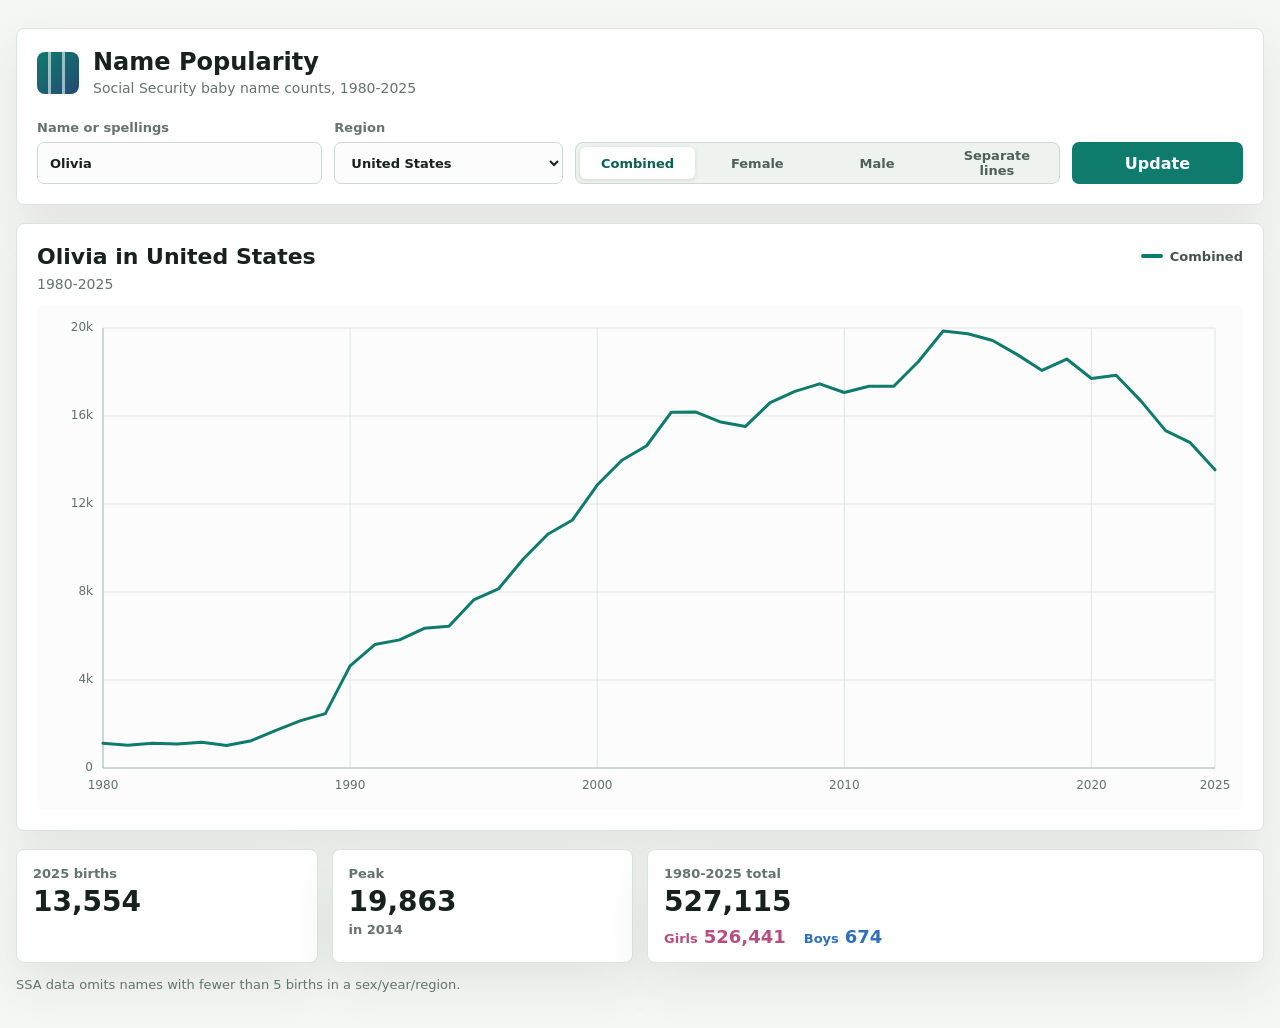
==== static/index.html @ 9d61680e "Initial static name popularity visualizer" ====
<!doctype html>
<html lang="en">
  <head>
    <meta charset="utf-8">
    <meta name="viewport" content="width=device-width, initial-scale=1">
    <title>SSA Name Popularity</title>
    <link rel="stylesheet" href="styles.css">
  </head>
  <body>
    <main class="app-shell">
      <section class="toolbar" aria-label="Filters">
        <div class="brand">
          <span class="brand-mark" aria-hidden="true"></span>
          <div>
            <h1>Name Popularity</h1>
            <p>Social Security baby name counts, 1980-2025</p>
          </div>
        </div>

        <form id="filters" class="filters">
          <label class="field">
            <span>Name or spellings</span>
            <input id="nameInput" name="name" type="text" value="Olivia" autocomplete="off" required>
          </label>

          <label class="field">
            <span>Region</span>
            <select id="regionSelect" name="region">
              <option value="national">United States</option>
              <option value="state">State</option>
            </select>
          </label>

          <label class="field state-field" id="stateField">
            <span>State</span>
            <select id="stateSelect" name="state"></select>
          </label>

          <fieldset class="mode-control">
            <legend>Gender</legend>
            <label>
              <input type="radio" name="mode" value="combined" checked>
              <span>Combined</span>
            </label>
            <label>
              <input type="radio" name="mode" value="female">
              <span>Female</span>
            </label>
            <label>
              <input type="radio" name="mode" value="male">
              <span>Male</span>
            </label>
            <label>
              <input type="radio" name="mode" value="split">
              <span>Separate lines</span>
            </label>
          </fieldset>

          <button class="run-button" type="submit">Update</button>
        </form>
      </section>

      <section class="chart-panel" aria-label="Popularity chart">
        <div class="chart-header">
          <div>
            <h2 id="chartTitle">Loading...</h2>
            <p id="chartSubtitle"></p>
          </div>
          <div class="legend" id="legend"></div>
        </div>
        <div class="canvas-wrap">
          <canvas id="chart" width="1200" height="560" aria-label="Name popularity chart" role="img"></canvas>
          <div class="tooltip" id="tooltip" hidden></div>
        </div>
      </section>

      <section class="summary-grid" aria-label="Summary">
        <article>
          <span>2025 births</span>
          <strong id="latestCount">-</strong>
        </article>
        <article>
          <span>Peak</span>
          <strong id="peakCount">-</strong>
          <em id="peakYear">-</em>
        </article>
        <article class="total-card">
          <span>1980-2025 total</span>
          <strong id="totalCount">-</strong>
          <div class="gender-totals" aria-label="Gender totals">
            <span class="female-total">Girls <b id="femaleTotal">-</b></span>
            <span class="male-total">Boys <b id="maleTotal">-</b></span>
          </div>
        </article>
      </section>

      <p class="source-note" id="sourceNote"></p>
    </main>

    <script src="app.js"></script>
  </body>
</html>
---- static/styles.css ----
:root {
  color-scheme: light;
  --bg: #f5f7f4;
  --ink: #17211e;
  --muted: #65736f;
  --panel: #ffffff;
  --line: #dce4df;
  --accent: #0f7b6c;
  --accent-strong: #0b5f54;
  --female: #b84d80;
  --male: #2f6fbb;
  --combined: #0f7b6c;
  --shadow: 0 20px 50px rgba(25, 42, 36, 0.09);
}

* {
  box-sizing: border-box;
}

body {
  margin: 0;
  min-width: 320px;
  background: var(--bg);
  color: var(--ink);
  font-family: Inter, ui-sans-serif, system-ui, -apple-system, BlinkMacSystemFont, "Segoe UI", sans-serif;
}

.app-shell {
  width: min(1380px, calc(100% - 32px));
  margin: 0 auto;
  padding: 28px 0 36px;
}

.toolbar,
.chart-panel,
.summary-grid article {
  background: var(--panel);
  border: 1px solid var(--line);
  box-shadow: var(--shadow);
}

.toolbar {
  display: grid;
  grid-template-columns: 1fr;
  gap: 24px;
  align-items: start;
  padding: 20px;
  border-radius: 8px;
}

.brand {
  display: flex;
  gap: 14px;
  align-items: center;
}

.brand-mark {
  width: 42px;
  height: 42px;
  flex: 0 0 auto;
  border-radius: 8px;
  background:
    linear-gradient(90deg, transparent 11px, rgba(255, 255, 255, 0.58) 11px 14px, transparent 14px 25px, rgba(255, 255, 255, 0.58) 25px 28px, transparent 28px),
    linear-gradient(135deg, #0f7b6c, #244a75);
}

h1,
h2,
p {
  margin: 0;
}

h1 {
  font-size: 24px;
  line-height: 1.1;
}

.brand p,
.chart-header p,
.source-note {
  color: var(--muted);
}

.brand p {
  margin-top: 5px;
  font-size: 14px;
}

.filters {
  display: grid;
  grid-template-columns: minmax(180px, 1fr) minmax(150px, 0.8fr) minmax(420px, 1.7fr) minmax(130px, 0.6fr);
  gap: 12px;
  align-items: end;
}

.filters.is-state {
  grid-template-columns: minmax(180px, 1fr) minmax(150px, 0.75fr) minmax(150px, 0.75fr) minmax(420px, 1.7fr) minmax(130px, 0.6fr);
}

.field {
  display: grid;
  gap: 7px;
  color: var(--muted);
  font-size: 13px;
  font-weight: 700;
}

input,
select,
button {
  height: 42px;
  border-radius: 7px;
  font: inherit;
}

input,
select {
  width: 100%;
  border: 1px solid #cfd9d4;
  background: #fbfcfb;
  color: var(--ink);
  padding: 0 12px;
}

input:focus,
select:focus,
button:focus-visible {
  outline: 3px solid rgba(15, 123, 108, 0.24);
  outline-offset: 2px;
}

.state-field[hidden] {
  display: none;
}

.mode-control {
  display: grid;
  grid-template-columns: repeat(4, minmax(0, 1fr));
  gap: 4px;
  margin: 0;
  padding: 4px;
  min-width: 0;
  border: 1px solid #cfd9d4;
  border-radius: 8px;
  background: #eef3f0;
}

.mode-control legend {
  position: absolute;
  width: 1px;
  height: 1px;
  overflow: hidden;
  clip: rect(0 0 0 0);
}

.mode-control label {
  position: relative;
  min-width: 0;
}

.mode-control input {
  position: absolute;
  inset: 0;
  opacity: 0;
}

.mode-control span {
  display: grid;
  place-items: center;
  min-height: 32px;
  padding: 0 8px;
  border-radius: 6px;
  color: #4f5f5a;
  font-size: 13px;
  font-weight: 800;
  text-align: center;
}

.mode-control input:checked + span {
  background: #ffffff;
  color: var(--accent-strong);
  box-shadow: 0 1px 4px rgba(23, 33, 30, 0.13);
}

.run-button {
  border: 0;
  background: var(--accent);
  color: #ffffff;
  padding: 0 18px;
  font-weight: 800;
  cursor: pointer;
}

.run-button:hover {
  background: var(--accent-strong);
}

.chart-panel {
  margin-top: 18px;
  padding: 20px;
  border-radius: 8px;
}

.chart-header {
  display: flex;
  gap: 16px;
  justify-content: space-between;
  align-items: start;
  margin-bottom: 14px;
}

h2 {
  font-size: 22px;
  line-height: 1.2;
}

.chart-header p {
  margin-top: 5px;
  font-size: 14px;
}

.legend {
  display: flex;
  flex-wrap: wrap;
  justify-content: flex-end;
  gap: 8px 14px;
  min-height: 24px;
  font-size: 13px;
  font-weight: 800;
  color: #44524d;
}

.legend-item {
  display: inline-flex;
  gap: 7px;
  align-items: center;
}

.legend-swatch {
  width: 22px;
  height: 4px;
  border-radius: 999px;
}

.canvas-wrap {
  position: relative;
  height: clamp(360px, 56vh, 610px);
  min-height: 0;
}

canvas {
  display: block;
  width: 100%;
  height: 100%;
  border-radius: 6px;
  background: #fbfcfb;
}

.tooltip {
  position: absolute;
  min-width: 150px;
  padding: 9px 10px;
  border-radius: 7px;
  background: rgba(23, 33, 30, 0.93);
  color: #ffffff;
  font-size: 12px;
  line-height: 1.45;
  pointer-events: none;
  transform: translate(-50%, calc(-100% - 12px));
  white-space: nowrap;
}

.summary-grid {
  display: grid;
  grid-template-columns: repeat(4, minmax(0, 1fr));
  gap: 14px;
  margin-top: 18px;
}

.summary-grid article {
  min-width: 0;
  padding: 16px;
  border-radius: 8px;
}

.summary-grid span {
  display: block;
  color: var(--muted);
  font-size: 13px;
  font-weight: 800;
}

.summary-grid strong {
  display: block;
  margin-top: 7px;
  font-size: 28px;
  line-height: 1;
}

.summary-grid em {
  display: block;
  margin-top: 6px;
  color: var(--muted);
  font-size: 13px;
  font-style: normal;
  font-weight: 800;
}

.total-card {
  grid-column: span 2;
}

.gender-totals {
  display: flex;
  flex-wrap: wrap;
  gap: 8px 18px;
  margin-top: 12px;
}

.gender-totals span {
  display: inline-flex;
  gap: 6px;
  align-items: baseline;
  font-size: 13px;
}

.gender-totals b {
  font-size: 18px;
  line-height: 1;
}

.summary-grid .female-total,
.summary-grid .female-total b {
  color: var(--female);
}

.summary-grid .male-total,
.summary-grid .male-total b {
  color: var(--male);
}

.source-note {
  margin-top: 14px;
  font-size: 13px;
}

@media (max-width: 1120px) {
  .filters,
  .filters.is-state {
    grid-template-columns: repeat(2, minmax(0, 1fr));
  }

  .mode-control,
  .run-button {
    grid-column: span 2;
  }
}

@media (max-width: 720px) {
  .app-shell {
    width: min(100% - 20px, 1380px);
    padding-top: 12px;
  }

  .toolbar,
  .chart-panel {
    padding: 14px;
  }

  .filters,
  .summary-grid {
    grid-template-columns: 1fr;
  }

  .total-card {
    grid-column: auto;
  }

  .mode-control,
  .run-button {
    grid-column: auto;
  }

  .mode-control {
    grid-template-columns: repeat(2, minmax(0, 1fr));
  }

  .chart-header {
    display: grid;
  }

  .legend {
    justify-content: flex-start;
  }

  .canvas-wrap {
    height: 420px;
  }
}
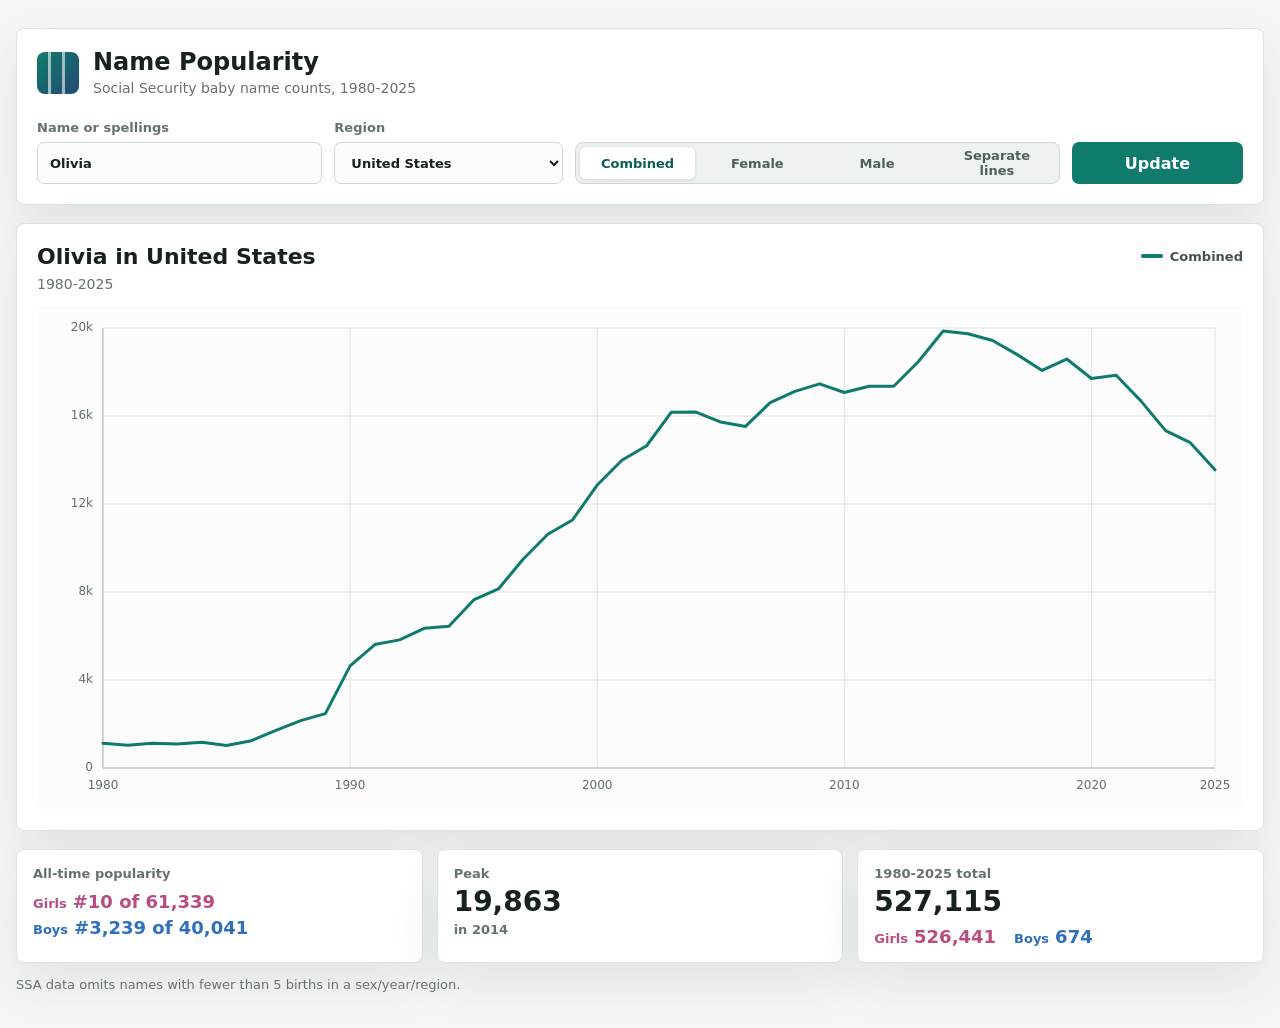
==== commit f14c2062: "Update summary popularity card" ====
--- a/static/index.html
+++ b/static/index.html
@@ -75,9 +75,13 @@
       </section>
 
       <section class="summary-grid" aria-label="Summary">
-        <article>
-          <span>2025 births</span>
-          <strong id="latestCount">-</strong>
+        <article id="popularityCard">
+          <span>All-time popularity</span>
+          <div class="popularity-lines" id="popularityDetails" aria-label="All-time popularity by gender">
+            <span class="female-total">Girls <b id="femalePopularity">-</b></span>
+            <span class="male-total">Boys <b id="malePopularity">-</b></span>
+          </div>
+          <em class="not-applicable" id="popularityNotApplicable" hidden>Not applicable for multiple names</em>
         </article>
         <article>
           <span>Peak</span>
--- a/static/styles.css
+++ b/static/styles.css
@@ -272,7 +272,7 @@
 
 .summary-grid {
   display: grid;
-  grid-template-columns: repeat(4, minmax(0, 1fr));
+  grid-template-columns: repeat(3, minmax(0, 1fr));
   gap: 14px;
   margin-top: 18px;
 }
@@ -306,25 +306,34 @@
   font-weight: 800;
 }
 
-.total-card {
-  grid-column: span 2;
-}
-
-.gender-totals {
+.summary-grid .not-applicable {
+  margin-top: 14px;
+  font-size: 18px;
+  line-height: 1.2;
+}
+
+.summary-grid [hidden] {
+  display: none;
+}
+
+.gender-totals,
+.popularity-lines {
   display: flex;
   flex-wrap: wrap;
   gap: 8px 18px;
   margin-top: 12px;
 }
 
-.gender-totals span {
+.gender-totals span,
+.popularity-lines span {
   display: inline-flex;
   gap: 6px;
   align-items: baseline;
   font-size: 13px;
 }
 
-.gender-totals b {
+.gender-totals b,
+.popularity-lines b {
   font-size: 18px;
   line-height: 1;
 }
@@ -372,10 +381,6 @@
     grid-template-columns: 1fr;
   }
 
-  .total-card {
-    grid-column: auto;
-  }
-
   .mode-control,
   .run-button {
     grid-column: auto;
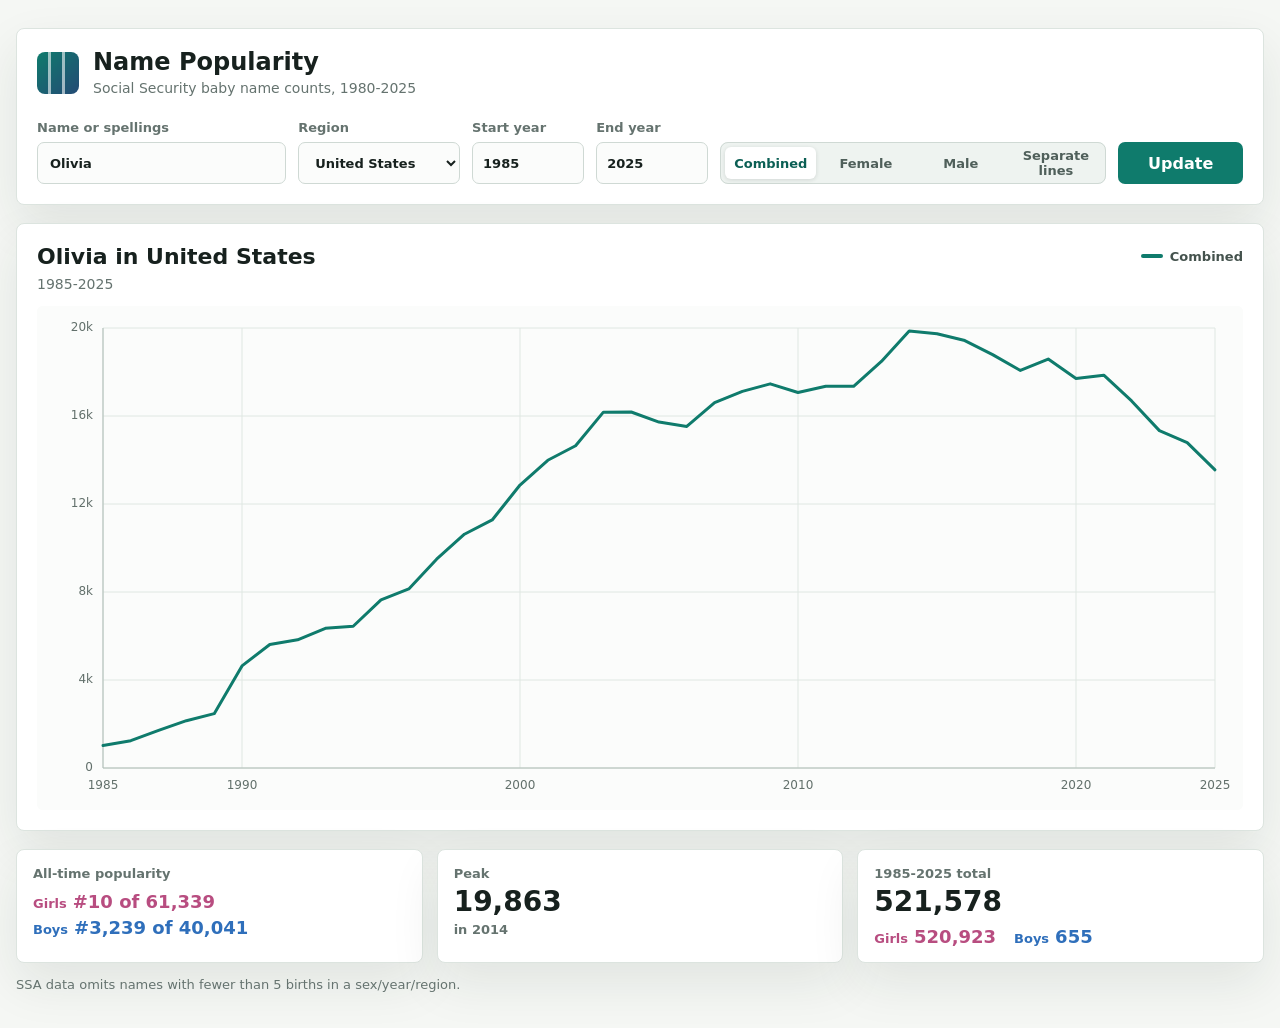
==== commit 46053c08: "Add selectable graph year range" ====
--- a/static/index.html
+++ b/static/index.html
@@ -34,6 +34,16 @@
           <label class="field state-field" id="stateField">
             <span>State</span>
             <select id="stateSelect" name="state"></select>
+          </label>
+
+          <label class="field compact-field">
+            <span>Start year</span>
+            <input id="startYearInput" name="startYear" type="number" min="1980" max="2025" value="1985" required>
+          </label>
+
+          <label class="field compact-field">
+            <span>End year</span>
+            <input id="endYearInput" name="endYear" type="number" min="1980" max="2025" value="2025" required>
           </label>
 
           <fieldset class="mode-control">
@@ -89,7 +99,7 @@
           <em id="peakYear">-</em>
         </article>
         <article class="total-card">
-          <span>1980-2025 total</span>
+          <span id="totalLabel">1985-2025 total</span>
           <strong id="totalCount">-</strong>
           <div class="gender-totals" aria-label="Gender totals">
             <span class="female-total">Girls <b id="femaleTotal">-</b></span>
--- a/static/styles.css
+++ b/static/styles.css
@@ -88,13 +88,13 @@
 
 .filters {
   display: grid;
-  grid-template-columns: minmax(180px, 1fr) minmax(150px, 0.8fr) minmax(420px, 1.7fr) minmax(130px, 0.6fr);
+  grid-template-columns: minmax(180px, 1fr) minmax(140px, 0.65fr) repeat(2, minmax(100px, 0.45fr)) minmax(380px, 1.55fr) minmax(120px, 0.5fr);
   gap: 12px;
   align-items: end;
 }
 
 .filters.is-state {
-  grid-template-columns: minmax(180px, 1fr) minmax(150px, 0.75fr) minmax(150px, 0.75fr) minmax(420px, 1.7fr) minmax(130px, 0.6fr);
+  grid-template-columns: minmax(180px, 1fr) minmax(130px, 0.6fr) minmax(150px, 0.7fr) repeat(2, minmax(100px, 0.45fr)) minmax(360px, 1.5fr) minmax(120px, 0.5fr);
 }
 
 .field {
@@ -103,6 +103,10 @@
   color: var(--muted);
   font-size: 13px;
   font-weight: 700;
+}
+
+.compact-field input {
+  padding: 0 10px;
 }
 
 input,
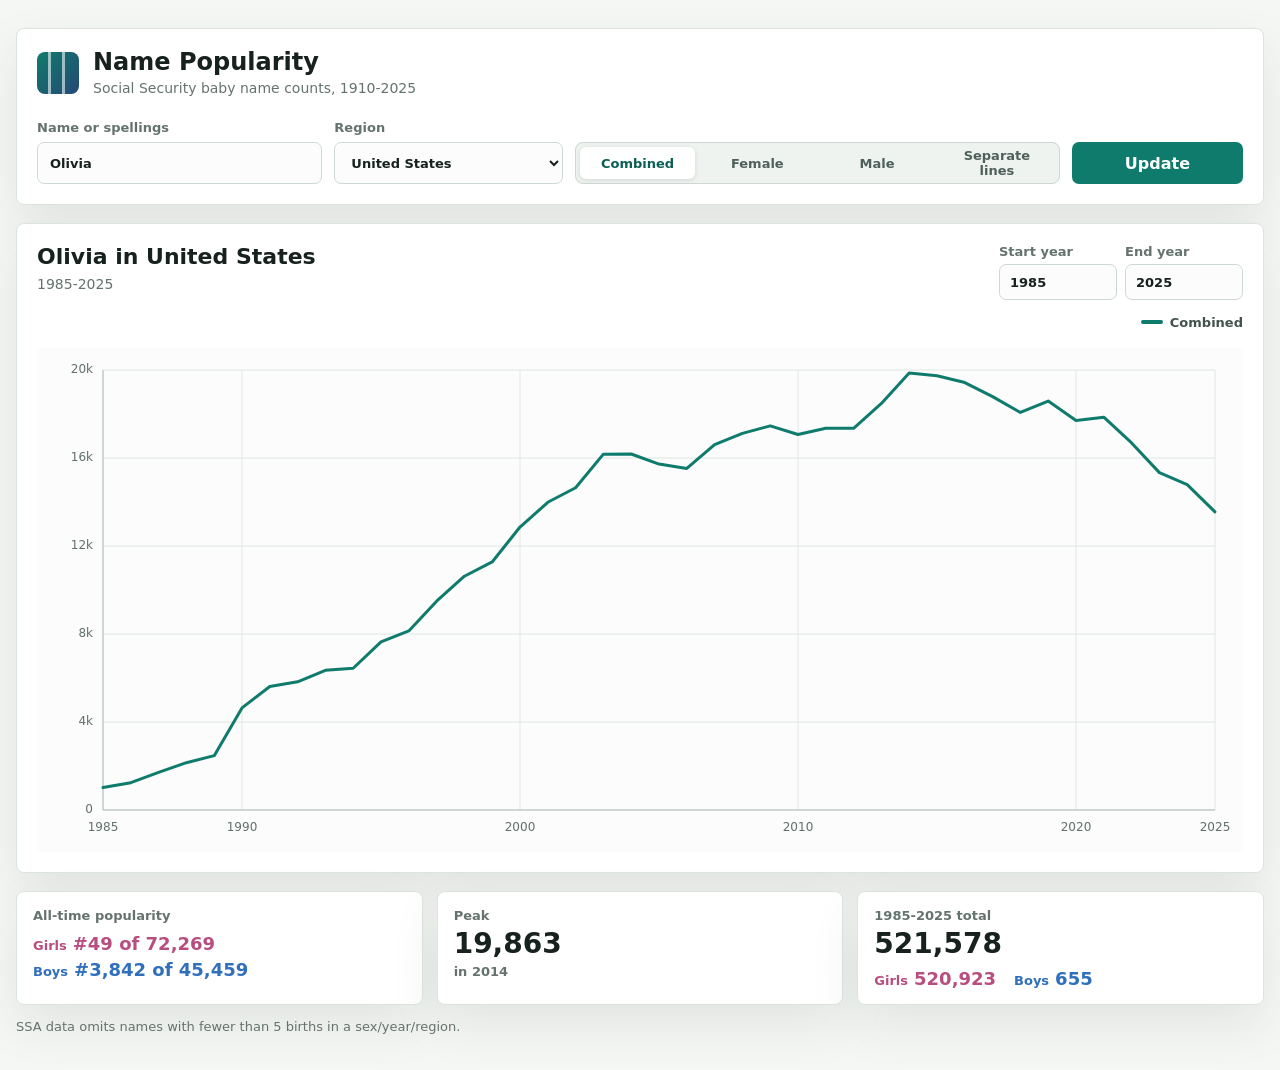
==== commit 40d148d6: "Move year range controls to chart" ====
--- a/static/index.html
+++ b/static/index.html
@@ -13,7 +13,7 @@
           <span class="brand-mark" aria-hidden="true"></span>
           <div>
             <h1>Name Popularity</h1>
-            <p>Social Security baby name counts, 1980-2025</p>
+            <p>Social Security baby name counts, 1910-2025</p>
           </div>
         </div>
 
@@ -34,16 +34,6 @@
           <label class="field state-field" id="stateField">
             <span>State</span>
             <select id="stateSelect" name="state"></select>
-          </label>
-
-          <label class="field compact-field">
-            <span>Start year</span>
-            <input id="startYearInput" name="startYear" type="number" min="1980" max="2025" value="1985" required>
-          </label>
-
-          <label class="field compact-field">
-            <span>End year</span>
-            <input id="endYearInput" name="endYear" type="number" min="1980" max="2025" value="2025" required>
           </label>
 
           <fieldset class="mode-control">
@@ -76,7 +66,19 @@
             <h2 id="chartTitle">Loading...</h2>
             <p id="chartSubtitle"></p>
           </div>
-          <div class="legend" id="legend"></div>
+          <div class="chart-tools">
+            <form id="yearFilters" class="year-filters" aria-label="Year range">
+              <label class="field compact-field">
+                <span>Start year</span>
+                <input id="startYearInput" name="startYear" type="number" min="1910" max="2025" value="1985" required>
+              </label>
+              <label class="field compact-field">
+                <span>End year</span>
+                <input id="endYearInput" name="endYear" type="number" min="1910" max="2025" value="2025" required>
+              </label>
+            </form>
+            <div class="legend" id="legend"></div>
+          </div>
         </div>
         <div class="canvas-wrap">
           <canvas id="chart" width="1200" height="560" aria-label="Name popularity chart" role="img"></canvas>
--- a/static/styles.css
+++ b/static/styles.css
@@ -88,13 +88,13 @@
 
 .filters {
   display: grid;
-  grid-template-columns: minmax(180px, 1fr) minmax(140px, 0.65fr) repeat(2, minmax(100px, 0.45fr)) minmax(380px, 1.55fr) minmax(120px, 0.5fr);
+  grid-template-columns: minmax(180px, 1fr) minmax(150px, 0.8fr) minmax(420px, 1.7fr) minmax(130px, 0.6fr);
   gap: 12px;
   align-items: end;
 }
 
 .filters.is-state {
-  grid-template-columns: minmax(180px, 1fr) minmax(130px, 0.6fr) minmax(150px, 0.7fr) repeat(2, minmax(100px, 0.45fr)) minmax(360px, 1.5fr) minmax(120px, 0.5fr);
+  grid-template-columns: minmax(180px, 1fr) minmax(150px, 0.75fr) minmax(150px, 0.75fr) minmax(420px, 1.7fr) minmax(130px, 0.6fr);
 }
 
 .field {
@@ -221,6 +221,26 @@
 .chart-header p {
   margin-top: 5px;
   font-size: 14px;
+}
+
+.chart-tools {
+  display: grid;
+  gap: 10px;
+  justify-items: end;
+}
+
+.year-filters {
+  display: grid;
+  grid-template-columns: repeat(2, minmax(96px, 118px));
+  gap: 8px;
+}
+
+.year-filters .field {
+  gap: 5px;
+}
+
+.year-filters input {
+  height: 36px;
 }
 
 .legend {
@@ -398,6 +418,10 @@
     display: grid;
   }
 
+  .chart-tools {
+    justify-items: start;
+  }
+
   .legend {
     justify-content: flex-start;
   }
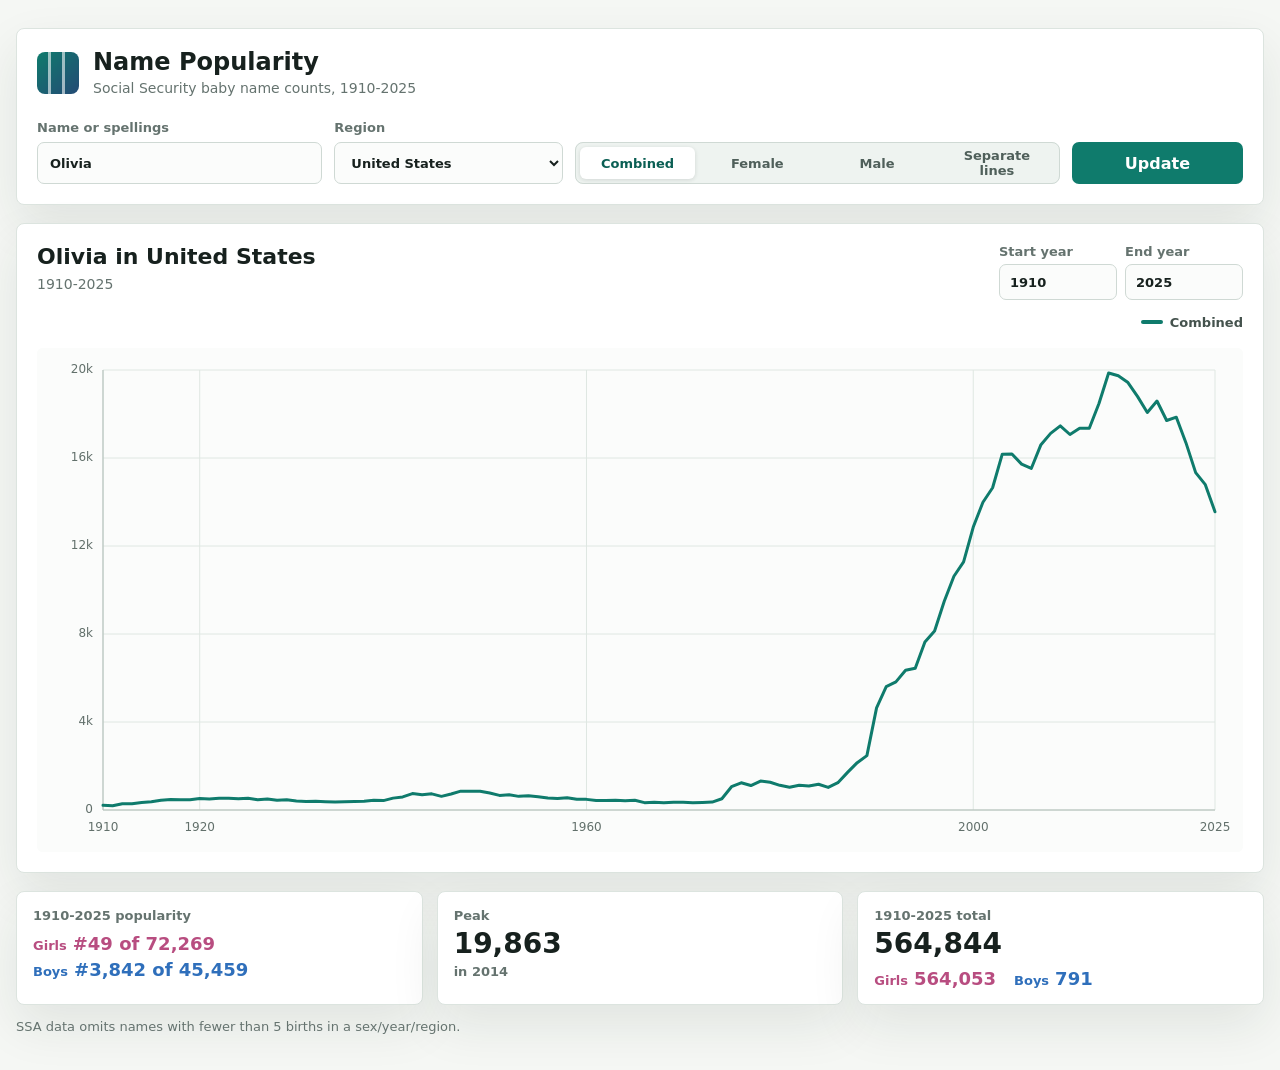
==== commit 7e0b28e4: "Use graph range for popularity" ====
--- a/static/index.html
+++ b/static/index.html
@@ -70,7 +70,7 @@
             <form id="yearFilters" class="year-filters" aria-label="Year range">
               <label class="field compact-field">
                 <span>Start year</span>
-                <input id="startYearInput" name="startYear" type="number" min="1910" max="2025" value="1985" required>
+                <input id="startYearInput" name="startYear" type="number" min="1910" max="2025" value="1910" required>
               </label>
               <label class="field compact-field">
                 <span>End year</span>
@@ -88,8 +88,8 @@
 
       <section class="summary-grid" aria-label="Summary">
         <article id="popularityCard">
-          <span>All-time popularity</span>
-          <div class="popularity-lines" id="popularityDetails" aria-label="All-time popularity by gender">
+          <span id="popularityLabel">1910-2025 popularity</span>
+          <div class="popularity-lines" id="popularityDetails" aria-label="Popularity by gender">
             <span class="female-total">Girls <b id="femalePopularity">-</b></span>
             <span class="male-total">Boys <b id="malePopularity">-</b></span>
           </div>
@@ -101,7 +101,7 @@
           <em id="peakYear">-</em>
         </article>
         <article class="total-card">
-          <span id="totalLabel">1985-2025 total</span>
+          <span id="totalLabel">1910-2025 total</span>
           <strong id="totalCount">-</strong>
           <div class="gender-totals" aria-label="Gender totals">
             <span class="female-total">Girls <b id="femaleTotal">-</b></span>
